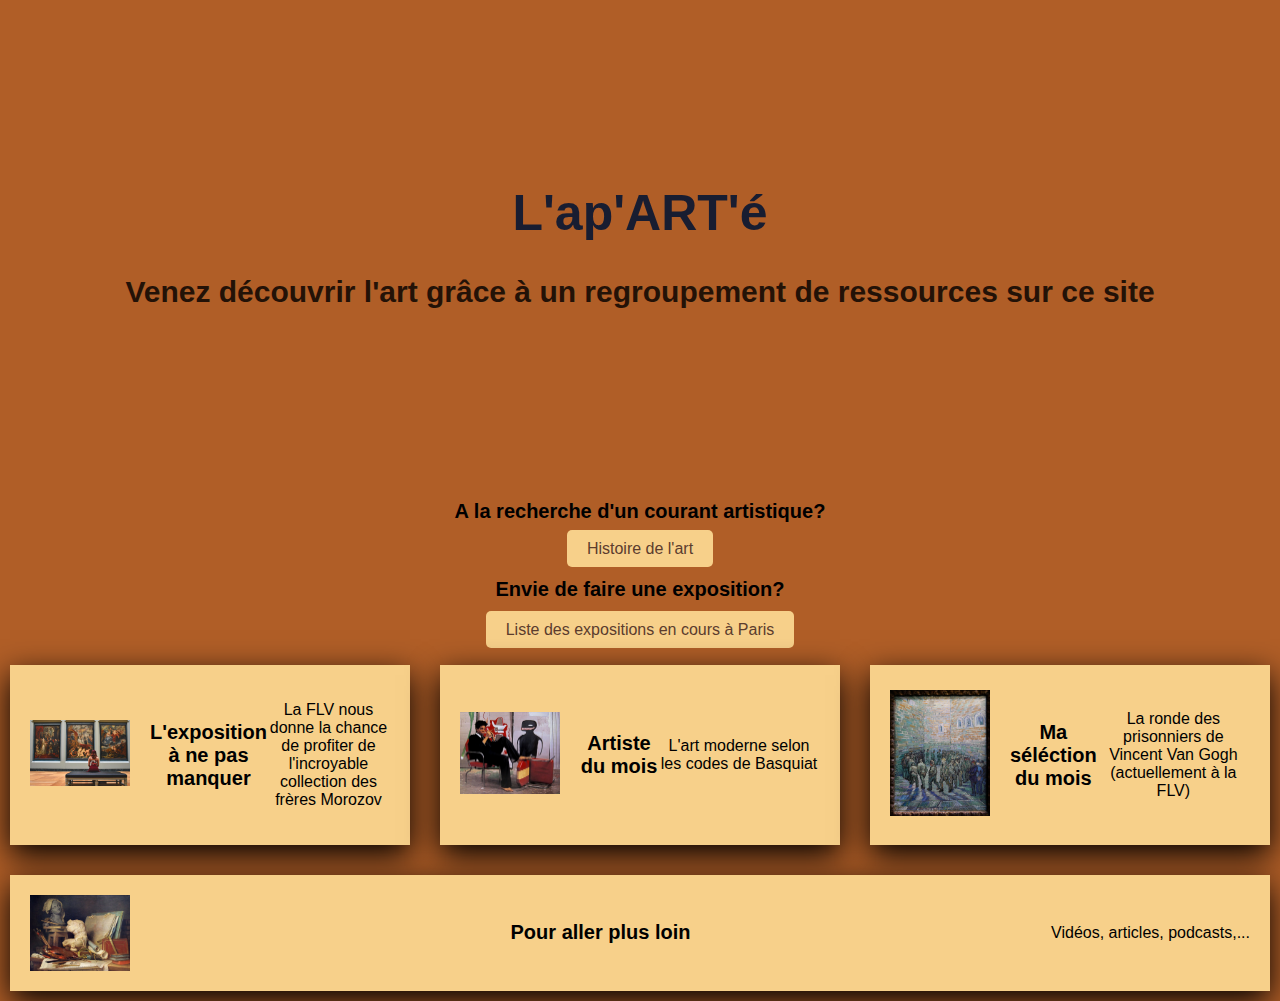
==== index.html @ 8fb0f193 "Add files via upload" ====
<!DOCTYPE HTML>

<!DOCTYPE html>
<html>
 <head>
  <meta charset="utf-8">
  <title>L'ap'ART'é</title>
  <link rel="stylesheet" type="text/css" href="css/style.css">
 </head>
<body>

<div class="banner">
  <div class="container">
    <h1>L'ap'ART'é </h1>
    <h2>Venez découvrir l'art grâce à un regroupement de ressources sur ce site</h2>
  </div>
</div>


<h2>A la recherche d'un courant artistique? </h2>
<div class="button-centered">
<a class="button" href= "http://www.histoiredelart.net/" target="_blank"> Histoire de l'art </a>
</div>
<h3>Envie de faire une exposition?  </h3>
<div class="button-centered">
<a class="button" href= "https://www.parisinfo.com/ou-sortir-a-paris/infos/guides/calendrier-expositions-paris" target="_blank">Liste des expositions en cours à Paris</a>
</div>

</div>

<p>


</p>
<div class="cards">
<div class="card">
  <a href="https://www.fondationlouisvuitton.fr/fr/evenements/icones-de-l-art-moderne-la-collection-morozov" target="_blank">
<img src="images/exposition.jpg" alt="Expo"></a>
<h3>L'exposition à ne pas manquer</h3>
<p>La FLV nous donne la chance de profiter de l'incroyable collection des frères Morozov</p>
</div>
<div class="card">
  <a href="https://www.kazoart.com/blog/basquiat-en-10-oeuvres/" target="_blank">
<img src="images/basquiat.jpg" alt="Basquiat"></a>
<h3>Artiste du mois</h3>
<p>L'art moderne selon les codes de Basquiat</p>

</div>
<div class="card">
  <a href="https://portrait-culture-justice.com/article-29504069.html" target="_blank">
<img src="images/selection.jpg" alt="selection"></a>
<h3>Ma séléction du mois</h3>
<p>La ronde des prisonniers de Vincent Van Gogh (actuellement à la FLV)</p>
</div>
<div class="card">
<img src="images/more.jpg" alt="More">
<h3>Pour aller plus loin</h3>
<p>Vidéos, articles, podcasts,...</p>
</div class="cards">


</body>
</html>
---- css/style.css ----
@import url("components/card.css");
@import url("components/avatar.css");
@import url("components/button.css");
@import url("components/container.css");
@import url("components/banner.css");
 
 
 
body {
 background-color:#B05E27;
 font-family: 'Roboto', sans-serif;
 margin: 0;
}
 
h1,h2,h3 {
font-family: ;,sans-serif;
font-weight: bold;
font-size: 20px;
text-align: center;
color: black;
}
 
a {
text-decoration: none;
}
 
p {
 
font-family: 'Open Sans Condensed', sans-serif;
text-align: center;
 
}
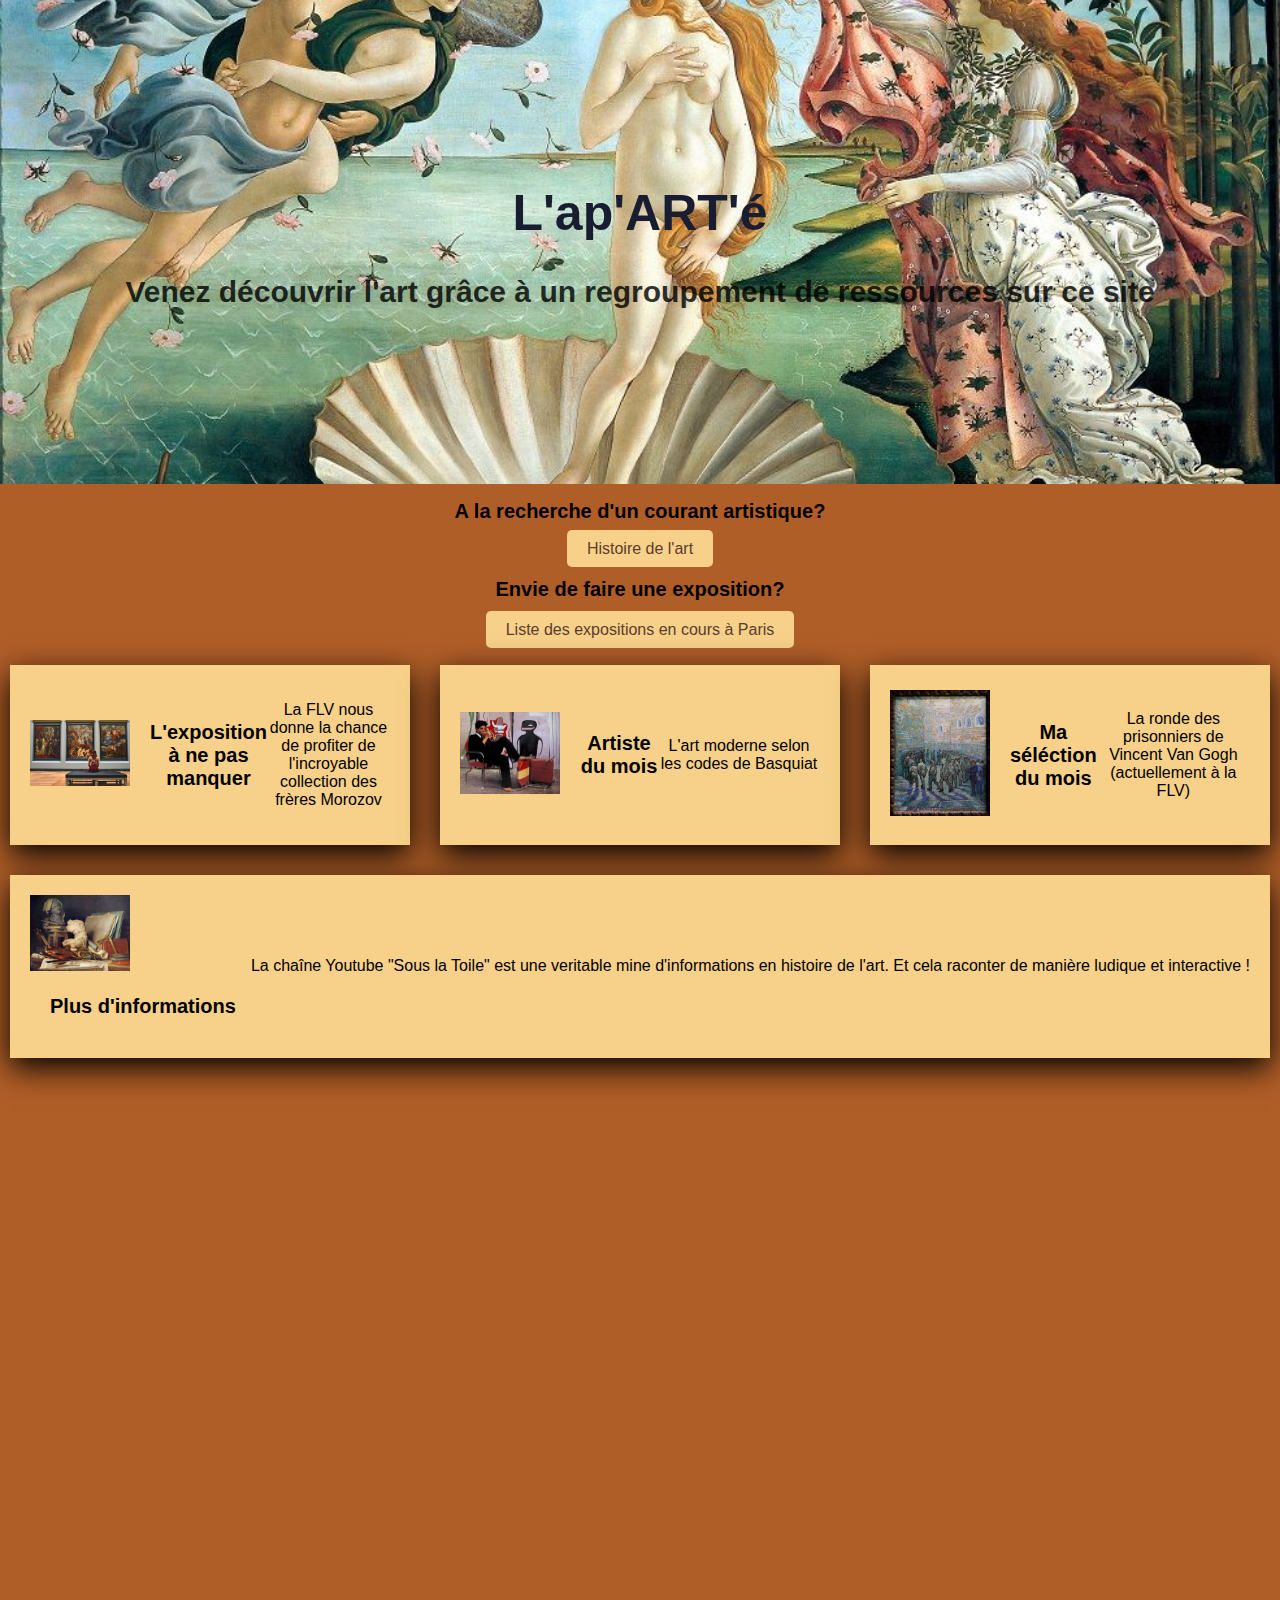
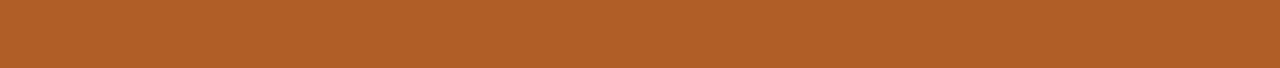
==== commit e394281b: "Add files via upload" ====
--- a/index.html
+++ b/index.html
@@ -53,11 +53,14 @@
 <p>La ronde des prisonniers de Vincent Van Gogh (actuellement à la FLV)</p>
 </div>
 <div class="card">
+  <a href="https://www.youtube.com/channel/UCAo50V_d5wR3_boc6-rIb4Q" target="_blank">
 <img src="images/more.jpg" alt="More">
-<h3>Pour aller plus loin</h3>
-<p>Vidéos, articles, podcasts,...</p>
+<h3>Plus d'informations</h3> </a>
+<p>La chaîne Youtube "Sous la Toile" est une veritable mine d'informations en histoire de l'art. Et cela raconter de manière ludique et interactive !</p>
 </div class="cards">
+</div>
 
+<div data-tf-widget="NYs9DTMX" data-tf-iframe-props="title=Get to know you more" style="width:100%;height:600px;"></div><script src="//embed.typeform.com/next/embed.js"></script>
 
 </body>
 </html>
